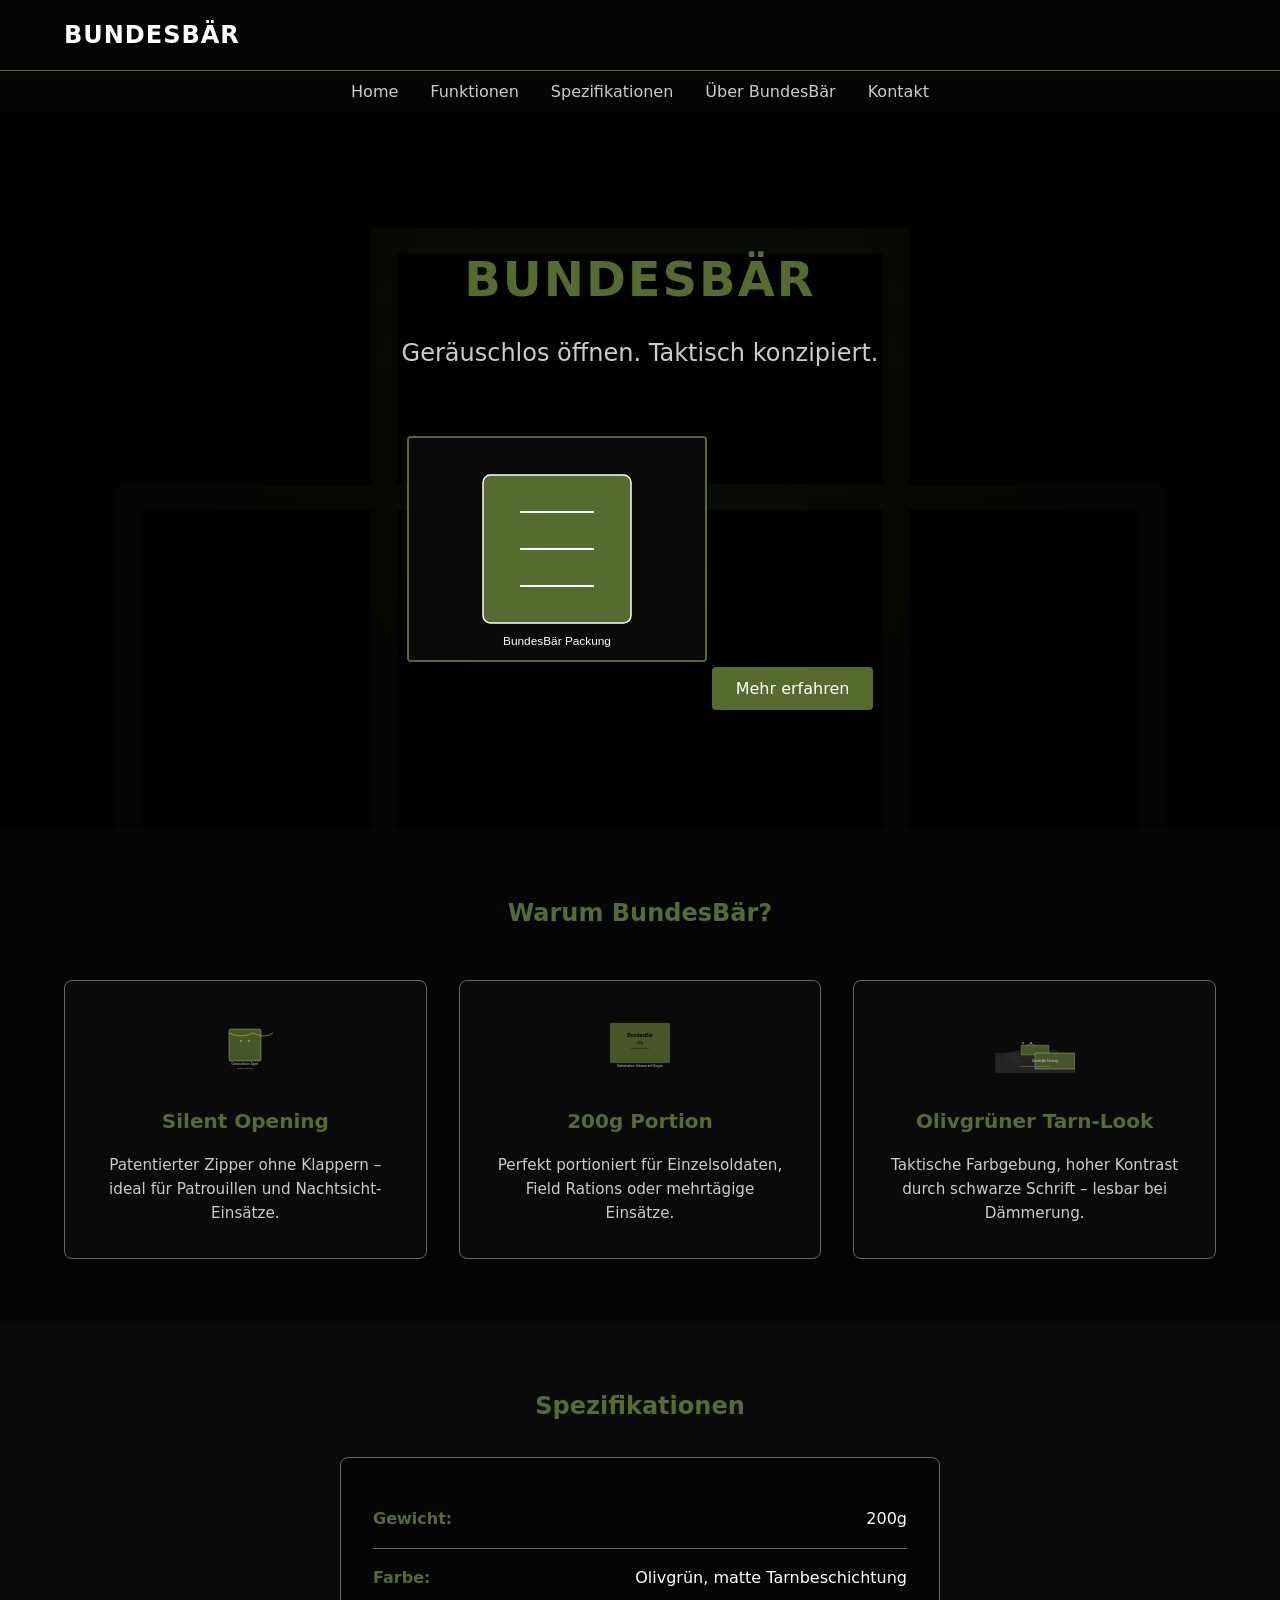
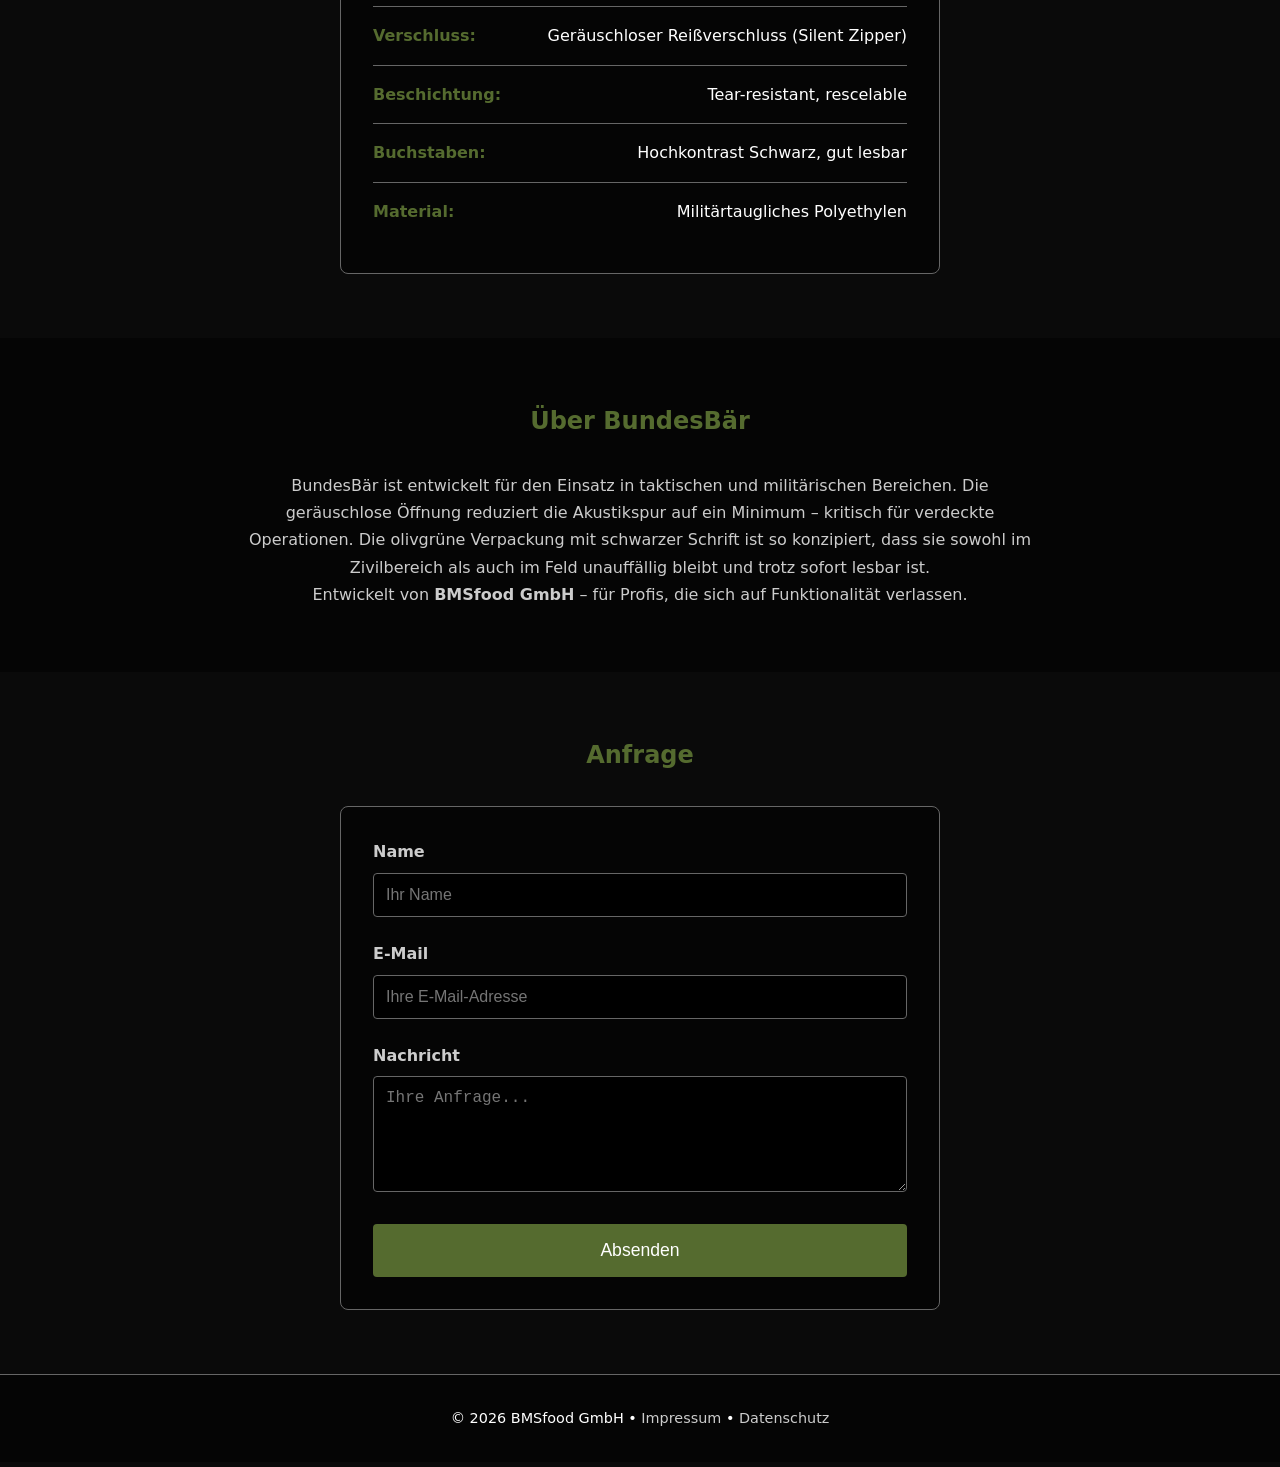
==== index.html @ 8d8e0e95 "Add BundesBär Produktpräsentation: index.html, style.css, contact.php, impressum, datenschutz, favic" ====
<!DOCTYPE html>
<html lang="de">
<head>
<meta charset="UTF-8">
<meta name="viewport" content="width=device-width, initial-scale=1.0">
<title>BundesBär – Geräuschlos. Taktisch. Bereit.</title>
<meta name="description" content="BundesBär: Das Gummibärchenpaket mit geräuschlosem Öffnen für militärische Einsätze, Prepper und Outdoor-Profis.">
<link rel="stylesheet" href="style.css">
</head>
<body>
<header>
  <div class="container nav">
    <a href="#" class="logo">BundesBär</a>
    <button id="navToggle" aria-label="Navigation">&#9776;</button>
  </div>
</header>

<nav id="mainNav">
  <ul>
    <li><a href="#hero">Home</a></li>
    <li><a href="#features">Funktionen</a></li>
    <li><a href="#specs">Spezifikationen</a></li>
    <li><a href="#about">Über BundesBär</a></li>
    <li><a href="#contact">Kontakt</a></li>
  </ul>
</nav>

<section id="hero" class="hero">
  <div class="container hero-content">
    <h1>BundesBär</h1>
    <p class="tagline">Geräuschlos öffnen. Taktisch konzipiert.</p>
    <img src="images/placeholder-1.svg" alt="BundesBär Packung – Olgrün, taktisches Design, geräuschloses Verschluss-System" class="hero-img">
    <a href="#features" class="btn">Mehr erfahren</a>
  </div>
</section>

<section id="features" class="features">
  <div class="container">
    <h2>Warum BundesBär?</h2>
    <div class="feature-grid">
      <article class="feature-card">
        <img src="images/placeholder-2.svg" alt="Geräuschloser Zipper" class="feature-img">
        <h3>Silent Opening</h3>
        <p>Patentierter Zipper ohne Klappern – ideal für Patrouillen und Nachtsicht-Einsätze.</p>
      </article>
      <article class="feature-card">
        <img src="images/placeholder-3.svg" alt="200g Packung" class="feature-img">
        <h3>200g Portion</h3>
        <p>Perfekt portioniert für Einzelsoldaten, Field Rations oder mehrtägige Einsätze.</p>
      </article>
      <article class="feature-card">
        <img src="images/placeholder-4.svg" alt="Olivgrüne Taktik-Packung" class="feature-img">
        <h3>Olivgrüner Tarn-Look</h3>
        <p>Taktische Farbgebung, hoher Kontrast durch schwarze Schrift – lesbar bei Dämmerung.</p>
      </article>
    </div>
  </div>
</section>

<section id="specs" class="specs">
  <div class="container">
    <h2>Spezifikationen</h2>
    <ul class="spec-list">
      <li><strong>Gewicht:</strong> 200g</li>
      <li><strong>Farbe:</strong> Olivgrün, matte Tarnbeschichtung</li>
      <li><strong>Verschluss:</strong> Geräuschloser Reißverschluss (Silent Zipper)</li>
      <li><strong>Beschichtung:</strong> Tear-resistant, rescelable</li>
      <li><strong>Buchstaben:</strong> Hochkontrast Schwarz, gut lesbar</li>
      <li><strong>Material:</strong> Militärtaugliches Polyethylen</li>
    </ul>
  </div>
</section>

<section id="about" class="about">
  <div class="container">
    <h2>Über BundesBär</h2>
    <p>BundesBär ist entwickelt für den Einsatz in taktischen und militärischen Bereichen. Die geräuschlose Öffnung reduziert die Akustikspur auf ein Minimum – kritisch für verdeckte Operationen. Die olivgrüne Verpackung mit schwarzer Schrift ist so konzipiert, dass sie sowohl im Zivilbereich als auch im Feld unauffällig bleibt und trotz sofort lesbar ist.</p>
    <p>Entwickelt von <strong>BMSfood GmbH</strong> – für Profis, die sich auf Funktionalität verlassen.</p>
  </div>
</section>

<section id="contact" class="contact">
  <div class="container">
    <h2>Anfrage</h2>
    <form action="contact.php" method="POST" class="contact-form">
      <label for="name">Name</label>
      <input type="text" id="name" name="name" required placeholder="Ihr Name">

      <label for="email">E-Mail</label>
      <input type="email" id="email" name="email" required placeholder="Ihre E-Mail-Adresse">

      <label for="message">Nachricht</label>
      <textarea id="message" name="message" required rows="5" placeholder="Ihre Anfrage..."></textarea>

      <button type="submit" class="btn">Absenden</button>
    </form>
    <p id="formSuccess" style="display:none; color:#4caf50; margin-top:1em;">Vielen Dank! Ihre Nachricht wurde gesendet.</p>
  </div>
</section>

<footer>
  <div class="container">
    <p>&copy; 2026 BMSfood GmbH &bull; <a href="impressum.html">Impressum</a> &bull; <a href="datenschutz.html">Datenschutz</a></p>
  </div>
</footer>

<script>
  (function() {
    var hash = window.location.hash;
    if (hash.includes('sent=1')) {
      var successEl = document.getElementById('formSuccess');
      if (successEl) {
        successEl.style.display = 'block';
      }
      history.replaceState('', document.title, window.location.pathname);
    }
    var navToggle = document.getElementById('navToggle');
    var mainNav = document.getElementById('mainNav');
    if (navToggle && mainNav) {
      navToggle.addEventListener('click', function() {
        mainNav.classList.toggle('active');
      });
    }
  })();
</script>
</body>
</html>
---- style.css ----
/* BundesBär Design System */
:root {
  --primary-olive: #556B2F;
  --dark-bg: #0A0A0A;
  --darker-bg: #050505;
  --black-text: #000000;
  --white-text: #FFFFFF;
  --light-text: #CCCCCC;
  --gray: #666666;
}

/* Base reset */
* {
  margin: 0;
  padding: 0;
  box-sizing: border-box;
}

html {
  scroll-behavior: smooth;
}

body {
  font-family: system-ui, sans-serif;
  background-color: var(--dark-bg);
  color: var(--white-text);
  line-height: 1.6;
}

a {
  color: var(--primary-olive);
  text-decoration: none;
}

a:hover {
  text-decoration: underline;
}

/* Layout */
.container {
  width: 90%;
  max-width: 1200px;
  margin: 0 auto;
}

section {
  padding: 4rem 0;
}

h1, h2, h3 {
  margin-bottom: 1rem;
  color: var(--primary-olive);
}

/* Header & Navigation */
header {
  background-color: var(--darker-bg);
  border-bottom: 1px solid var(--primary-olive);
  padding: 1rem 0;
  position: sticky;
  top: 0;
  z-index: 1000;
}

.nav {
  display: flex;
  justify-content: space-between;
  align-items: center;
}

.logo {
  font-weight: bold;
  font-size: 1.5rem;
  color: var(--white-text);
  text-transform: uppercase;
  letter-spacing: 1px;
}

#navToggle {
  background: none;
  border: none;
  color: var(--white-text);
  font-size: 1.5rem;
  cursor: pointer;
  display: none;
}

/* Main Nav */
#mainNav {
  background-color: var(--darker-bg);
}

#mainNav ul {
  display: flex;
  list-style: none;
  justify-content: center;
  gap: 2rem;
}

#mainNav li {
  position: relative;
}

#mainNav a {
  color: var(--light-text);
  font-weight: 500;
  padding: 0.5rem 0;
  display: block;
}

#mainNav a:hover {
  color: var(--primary-olive);
}

#mainNav a.active {
  color: var(--primary-olive);
  border-bottom: 2px solid var(--primary-olive);
}

/* Hero Section */
.hero {
  background: linear-gradient(rgba(0,0,0,0.8), rgba(0,0,0,0.9)), url('data:image/svg+xml;utf8,<svg xmlns="http://www.w3.org/2000/svg" width="100" height="100" viewBox="0 0 100 100"><rect width="100" height="100" fill="%230A0A0A"/><path d="M10,30 L90,30 L90,70 L10,70 Z" fill="none" stroke="%23556B2F" stroke-width="2"/><path d="M30,10 L70,10 L70,90 L30,90 Z" fill="none" stroke="%23556B2F" stroke-width="2"/></svg>');
  background-size: cover;
  text-align: center;
  padding: 8rem 0;
  position: relative;
}

.hero::before {
  content: '';
  position: absolute;
  top: 0;
  left: 0;
  right: 0;
  bottom: 0;
  background: radial-gradient(circle at center, rgba(0,0,0,0.3) 0%, rgba(0,0,0,0.7) 70%);
}

.hero-content {
  position: relative;
  z-index: 2;
}

.hero h1 {
  font-size: 3rem;
  margin-bottom: 1rem;
  text-transform: uppercase;
  letter-spacing: 2px;
}

.tagline {
  font-size: 1.5rem;
  color: var(--light-text);
  margin-bottom: 2rem;
  max-width: 600px;
  margin-left: auto;
  margin-right: auto;
}

.hero-img {
  max-width: 300px;
  height: auto;
  margin: 2rem auto;
  border: 2px solid var(--primary-olive);
  border-radius: 4px;
}

.btn {
  background-color: var(--primary-olive);
  color: var(--white-text);
  border: none;
  padding: 0.75rem 1.5rem;
  font-size: 1rem;
  cursor: pointer;
  border-radius: 4px;
  transition: background-color 0.3s;
}

.btn:hover {
  background-color: #4a5d26;
}

/* Features Section */
.features {
  background-color: var(--darker-bg);
}

.features h2 {
  text-align: center;
  margin-bottom: 3rem;
}

.feature-grid {
  display: grid;
  grid-template-columns: repeat(auto-fit, minmax(280px, 1fr));
  gap: 2rem;
}

.feature-card {
  background-color: var(--dark-bg);
  border: 1px solid var(--gray);
  border-radius: 8px;
  padding: 2rem;
  text-align: center;
  transition: transform 0.2s, box-shadow 0.2s;
}

.feature-card:hover {
  transform: translateY(-5px);
  box-shadow: 0 10px 20px rgba(0,0,0,0.3);
  border-color: var(--primary-olive);
}

.feature-img {
  max-width: 80px;
  height: auto;
  margin: 0 auto 1.5rem;
  opacity: 0.8;
}

.feature-card h3 {
  color: var(--primary-olive);
  margin-bottom: 1rem;
  font-size: 1.25rem;
}

.feature-card p {
  color: var(--light-text);
  font-size: 0.95rem;
}

/* Specs Section */
.specs {
  background-color: var(--dark-bg);
}

.specs h2 {
  text-align: center;
  margin-bottom: 2rem;
}

.spec-list {
  max-width: 600px;
  margin: 0 auto;
  background-color: var(--darker-bg);
  padding: 2rem;
  border-radius: 8px;
  border: 1px solid var(--gray);
}

.spec-list li {
  padding: 1rem 0;
  border-bottom: 1px solid var(--gray);
  display: flex;
  justify-content: space-between;
  align-items: center;
}

.spec-list li:last-child {
  border-bottom: none;
}

.spec-list strong {
  color: var(--primary-olive);
}

/* About Section */
.about {
  background-color: var(--darker-bg);
}

.about h2 {
  text-align: center;
  margin-bottom: 2rem;
}

.about p {
  max-width: 800px;
  margin: 0 auto;
  text-align: center;
  color: var(--light-text);
  line-height: 1.7;
}

/* Contact Section */
.contact {
  background-color: var(--dark-bg);
}

.contact h2 {
  text-align: center;
  margin-bottom: 2rem;
}

.contact-form {
  max-width: 600px;
  margin: 0 auto;
  background-color: var(--darker-bg);
  padding: 2rem;
  border-radius: 8px;
  border: 1px solid var(--gray);
}

.contact-form label {
  display: block;
  margin-bottom: 0.5rem;
  font-weight: bold;
  color: var(--light-text);
}

.contact-form input,
.contact-form textarea {
  width: 100%;
  padding: 0.75rem;
  margin-bottom: 1.5rem;
  background-color: var(--black-text);
  border: 1px solid var(--gray);
  border-radius: 4px;
  color: var(--white-text);
  font-size: 1rem;
}

.contact-form input:focus,
.contact-form textarea:focus {
  outline: none;
  border-color: var(--primary-olive);
  box-shadow: 0 0 0 2px rgba(85, 107, 47, 0.3);
}

.contact-form .btn {
  width: 100%;
  padding: 1rem;
  font-size: 1.1rem;
}

/* Footer */
footer {
  background-color: var(--darker-bg);
  text-align: center;
  padding: 2rem 0;
  border-top: 1px solid var(--gray);
  font-size: 0.9rem;
}

footer a {
  color: var(--light-text);
}

footer a:hover {
  color: var(--primary-olive);
}

/* Responsive */
@media (max-width: 768px) {
  #navToggle {
    display: block;
  }
  
  #mainNav {
    position: absolute;
    top: 100%;
    left: 0;
    right: 0;
    background-color: var(--darker-bg);
    display: none;
    flex-direction: column;
  }
  
  #mainNav.active {
    display: flex;
  }
  
  #mainNav ul {
    flex-direction: column;
    align-items: center;
    gap: 1rem;
    padding: 1rem 0;
  }
  
  .hero h1 {
    font-size: 2.2rem;
  }
  
  .tagline {
    font-size: 1.2rem;
  }
  
  section {
    padding: 2rem 0;
  }
  
  .feature-grid {
    grid-template-columns: 1fr;
  }
}

/* Print styles */
@media print {
  body {
    background: white;
    color: black;
  }
  
  .hero, .btn, #navToggle {
    display: none;
  }
  
  a {
    color: black;
    text-decoration: underline;
  }
}
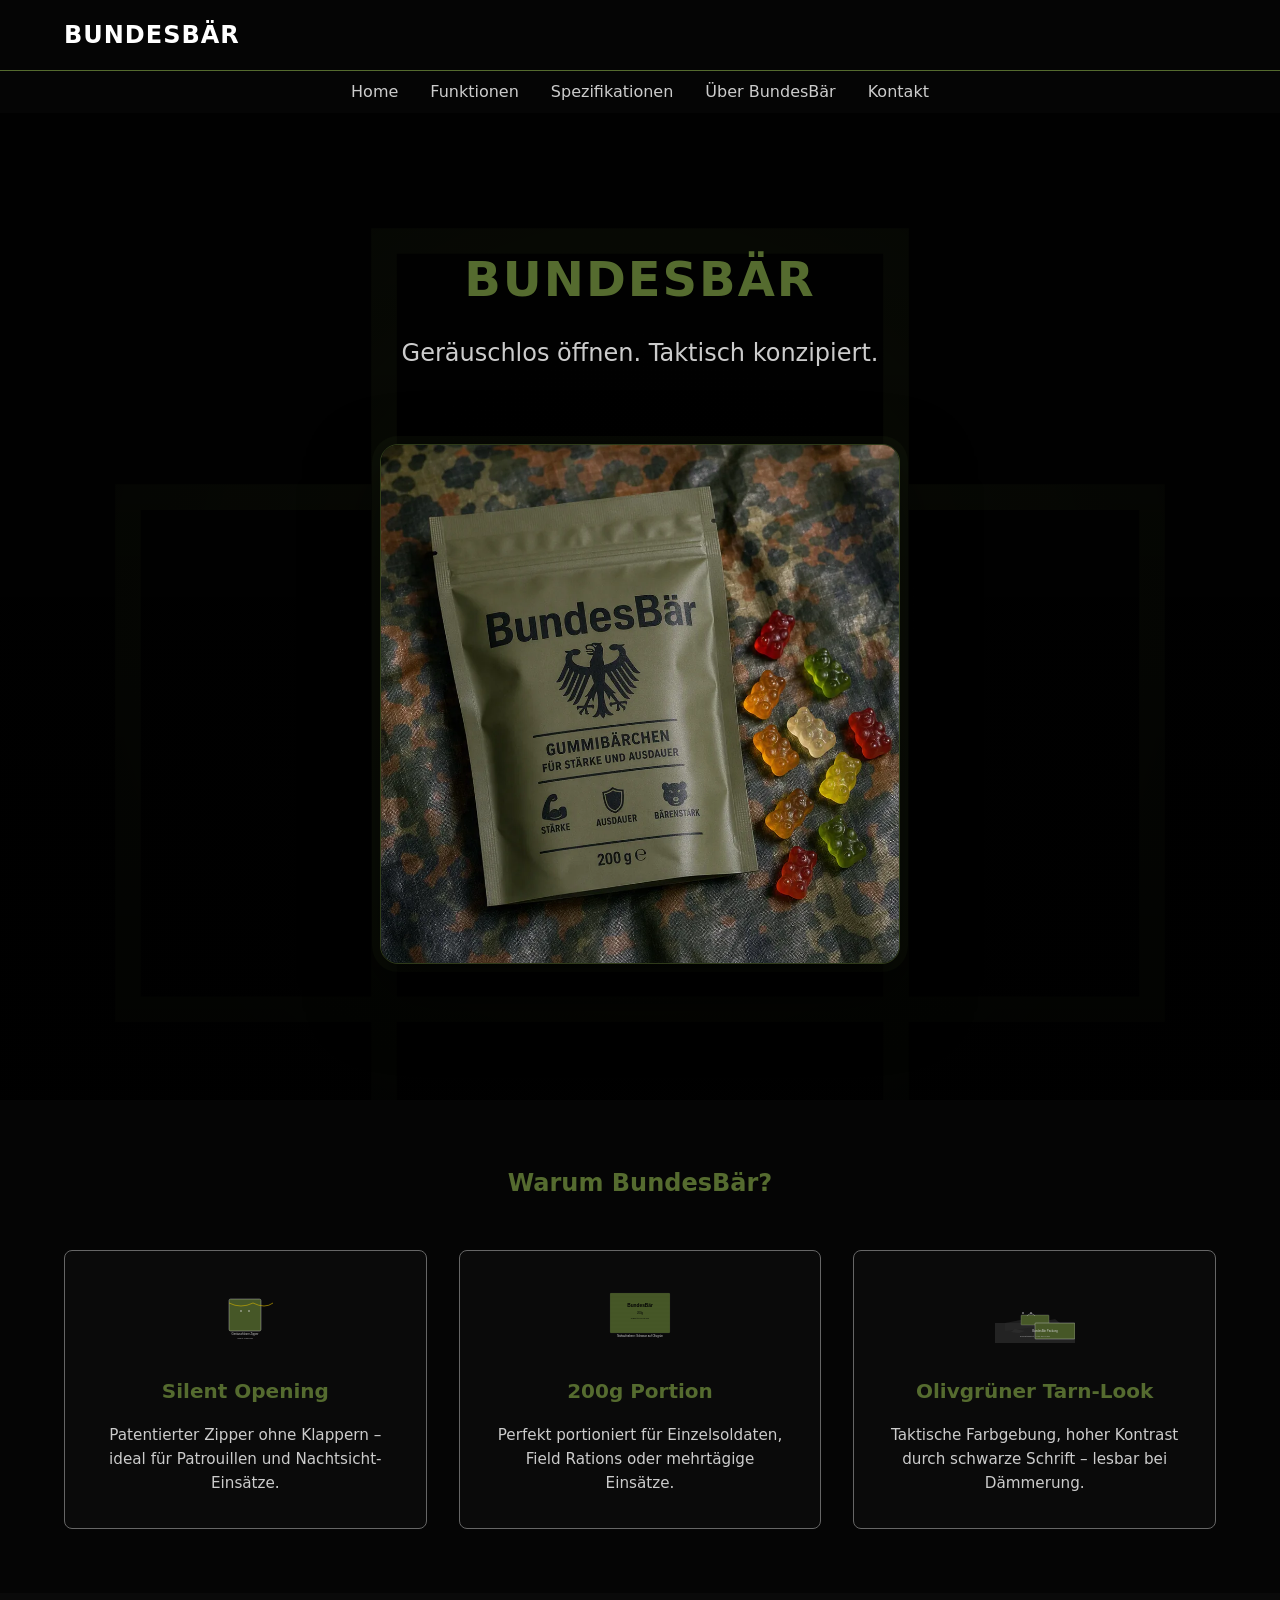
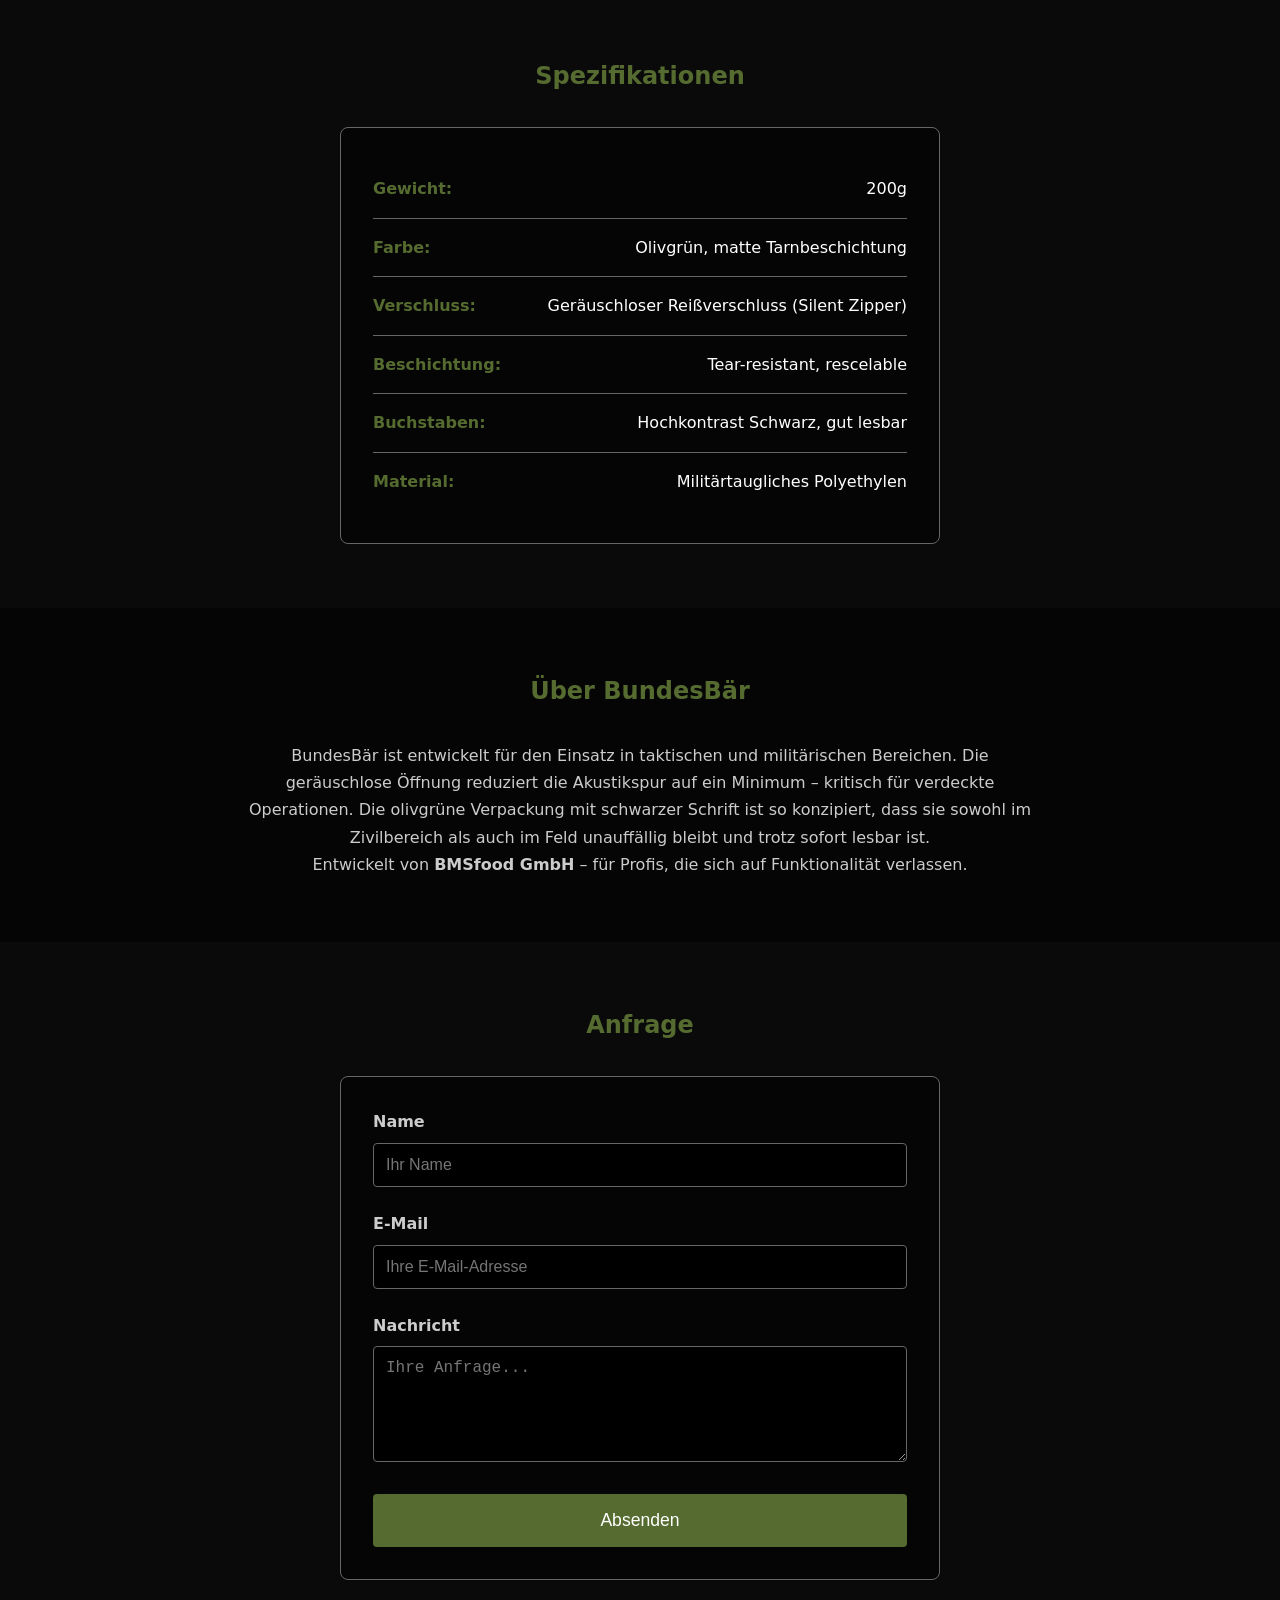
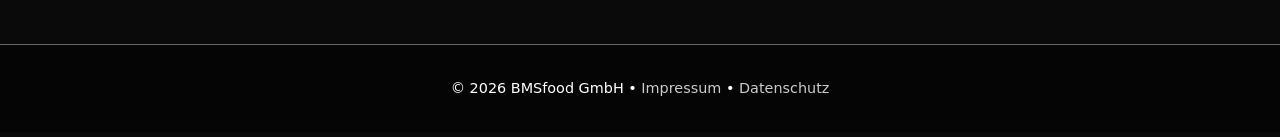
==== commit 8adfff61: "Show real product image in hero with click-to-zoom lightbox - Replace placeholder-1.svg with the Bun" ====
--- a/index.html
+++ b/index.html
@@ -29,8 +29,16 @@
   <div class="container hero-content">
     <h1>BundesBär</h1>
     <p class="tagline">Geräuschlos öffnen. Taktisch konzipiert.</p>
-    <img src="images/placeholder-1.svg" alt="BundesBär Packung – Olgrün, taktisches Design, geräuschloses Verschluss-System" class="hero-img">
-    <a href="#features" class="btn">Mehr erfahren</a>
+    <button type="button" class="hero-figure" id="heroFigure" aria-label="Produktbild vergrößern">
+      <picture>
+        <source srcset="images/BundesBaer.webp" type="image/webp">
+        <img src="images/BundesBaer.jpg" alt="BundesBär Packung – Olgrün, taktisches Design, geräuschloses Verschluss-System" class="hero-img" width="600" height="600">
+      </picture>
+      <span class="zoom-hint" aria-hidden="true">
+        <svg viewBox="0 0 24 24" width="18" height="18" focusable="false" aria-hidden="true"><path d="M11 4a7 7 0 1 0 0 14 7 7 0 0 0 0-14zm0 2a5 5 0 1 1 0 10 5 5 0 0 1 0-10zm5.6.4 1.4-1.4 4.2 4.2-1.4 1.4-4.2-4.2z" fill="currentColor"/></svg>
+        Klick zum Vergrößern
+      </span>
+    </button>
   </div>
 </section>
 
@@ -104,6 +112,11 @@
   </div>
 </footer>
 
+<div class="lightbox" id="lightbox" role="dialog" aria-modal="true" aria-label="Produktbild in Großansicht" hidden>
+  <button type="button" class="lightbox-close" id="lightboxClose" aria-label="Ansicht schließen">&times;</button>
+  <img src="images/BundesBaer.webp" alt="BundesBär Packung – Großansicht" id="lightboxImg" width="1000" height="1000">
+</div>
+
 <script>
   (function() {
     var hash = window.location.hash;
@@ -121,6 +134,49 @@
         mainNav.classList.toggle('active');
       });
     }
+    var heroFigure = document.getElementById('heroFigure');
+    var lightbox = document.getElementById('lightbox');
+    var lightboxImg = document.getElementById('lightboxImg');
+    var lightboxClose = document.getElementById('lightboxClose');
+    var lastFocused = null;
+
+    function openLightbox() {
+      lastFocused = document.activeElement;
+      lightboxImg.src = heroFigure.querySelector('img').currentSrc || heroFigure.querySelector('img').src;
+      lightbox.hidden = false;
+      document.body.classList.add('no-scroll');
+      lightboxClose.focus();
+    }
+
+    function closeLightbox() {
+      lightbox.hidden = true;
+      document.body.classList.remove('no-scroll');
+      if (lastFocused) {
+        lastFocused.focus();
+      }
+    }
+
+    if (heroFigure && lightbox) {
+      heroFigure.addEventListener('click', openLightbox);
+      lightboxClose.addEventListener('click', closeLightbox);
+      lightbox.addEventListener('click', function(event) {
+        if (event.target === lightbox) {
+          closeLightbox();
+        }
+      });
+      document.addEventListener('keydown', function(event) {
+        if (lightbox.hidden) {
+          return;
+        }
+        if (event.key === 'Escape' || event.key === 'Esc') {
+          closeLightbox();
+        }
+        if (event.key === 'Tab') {
+          event.preventDefault();
+          lightboxClose.focus();
+        }
+      });
+    }
   })();
 </script>
 </body>
--- a/style.css
+++ b/style.css
@@ -157,12 +157,130 @@
   margin-right: auto;
 }
 
+.hero-figure {
+  display: inline-block;
+  position: relative;
+  margin: 2.5rem auto 0;
+  padding: 0;
+  border: none;
+  background: none;
+  cursor: zoom-in;
+  border-radius: 18px;
+  line-height: 0;
+  transition: transform 0.35s cubic-bezier(0.2, 0.8, 0.2, 1);
+}
+
+.hero-figure:hover,
+.hero-figure:focus-visible {
+  transform: translateY(-6px) scale(1.02);
+}
+
 .hero-img {
-  max-width: 300px;
+  display: block;
+  width: min(520px, 82vw);
   height: auto;
-  margin: 2rem auto;
-  border: 2px solid var(--primary-olive);
-  border-radius: 4px;
+  border-radius: 18px;
+  border: 1px solid rgba(85, 107, 47, 0.55);
+  box-shadow: 0 30px 70px rgba(0, 0, 0, 0.65), 0 0 0 8px rgba(85, 107, 47, 0.08);
+  transition: box-shadow 0.35s ease;
+}
+
+.hero-figure:hover .hero-img,
+.hero-figure:focus-visible .hero-img {
+  box-shadow: 0 40px 90px rgba(0, 0, 0, 0.75), 0 0 0 10px rgba(85, 107, 47, 0.16);
+}
+
+.zoom-hint {
+  position: absolute;
+  left: 50%;
+  bottom: 14px;
+  transform: translateX(-50%);
+  display: inline-flex;
+  align-items: center;
+  gap: 0.4rem;
+  padding: 0.35rem 0.8rem;
+  border-radius: 999px;
+  background-color: rgba(5, 5, 5, 0.72);
+  border: 1px solid rgba(85, 107, 47, 0.5);
+  color: var(--light-text);
+  font-size: 0.8rem;
+  line-height: 1.4;
+  white-space: nowrap;
+  backdrop-filter: blur(6px);
+  opacity: 0;
+  transition: opacity 0.3s ease;
+}
+
+.hero-figure:hover .zoom-hint,
+.hero-figure:focus-visible .zoom-hint {
+  opacity: 1;
+}
+
+body.no-scroll {
+  overflow: hidden;
+}
+
+.lightbox {
+  position: fixed;
+  inset: 0;
+  z-index: 2000;
+  display: flex;
+  align-items: center;
+  justify-content: center;
+  padding: 3rem 1.5rem;
+  background-color: rgba(3, 3, 3, 0.92);
+  backdrop-filter: blur(8px);
+  cursor: zoom-out;
+  animation: lightboxIn 0.25s ease;
+}
+
+.lightbox[hidden] {
+  display: none;
+}
+
+.lightbox img {
+  max-width: min(1000px, 92vw);
+  max-height: 88vh;
+  width: auto;
+  height: auto;
+  border-radius: 14px;
+  border: 1px solid rgba(85, 107, 47, 0.6);
+  box-shadow: 0 40px 120px rgba(0, 0, 0, 0.8);
+  animation: lightboxImgIn 0.3s cubic-bezier(0.2, 0.8, 0.2, 1);
+}
+
+.lightbox-close {
+  position: absolute;
+  top: 1.25rem;
+  right: 1.5rem;
+  width: 2.75rem;
+  height: 2.75rem;
+  display: flex;
+  align-items: center;
+  justify-content: center;
+  font-size: 1.8rem;
+  line-height: 1;
+  color: var(--white-text);
+  background-color: rgba(10, 10, 10, 0.8);
+  border: 1px solid var(--primary-olive);
+  border-radius: 50%;
+  cursor: pointer;
+  transition: background-color 0.25s, transform 0.25s;
+}
+
+.lightbox-close:hover {
+  background-color: var(--primary-olive);
+  transform: rotate(90deg);
+}
+
+@keyframes lightboxIn {
+  from { opacity: 0; }
+  to { opacity: 1; }
+}
+
+@keyframes lightboxImgIn {
+  from { opacity: 0; transform: scale(0.92); }
+  to { opacity: 1; transform: scale(1); }
 }
 
 .btn {
@@ -384,6 +502,15 @@
   .tagline {
     font-size: 1.2rem;
   }
+
+  .hero-img {
+    width: min(360px, 78vw);
+  }
+
+  .zoom-hint {
+    opacity: 1;
+    font-size: 0.72rem;
+  }
   
   section {
     padding: 2rem 0;
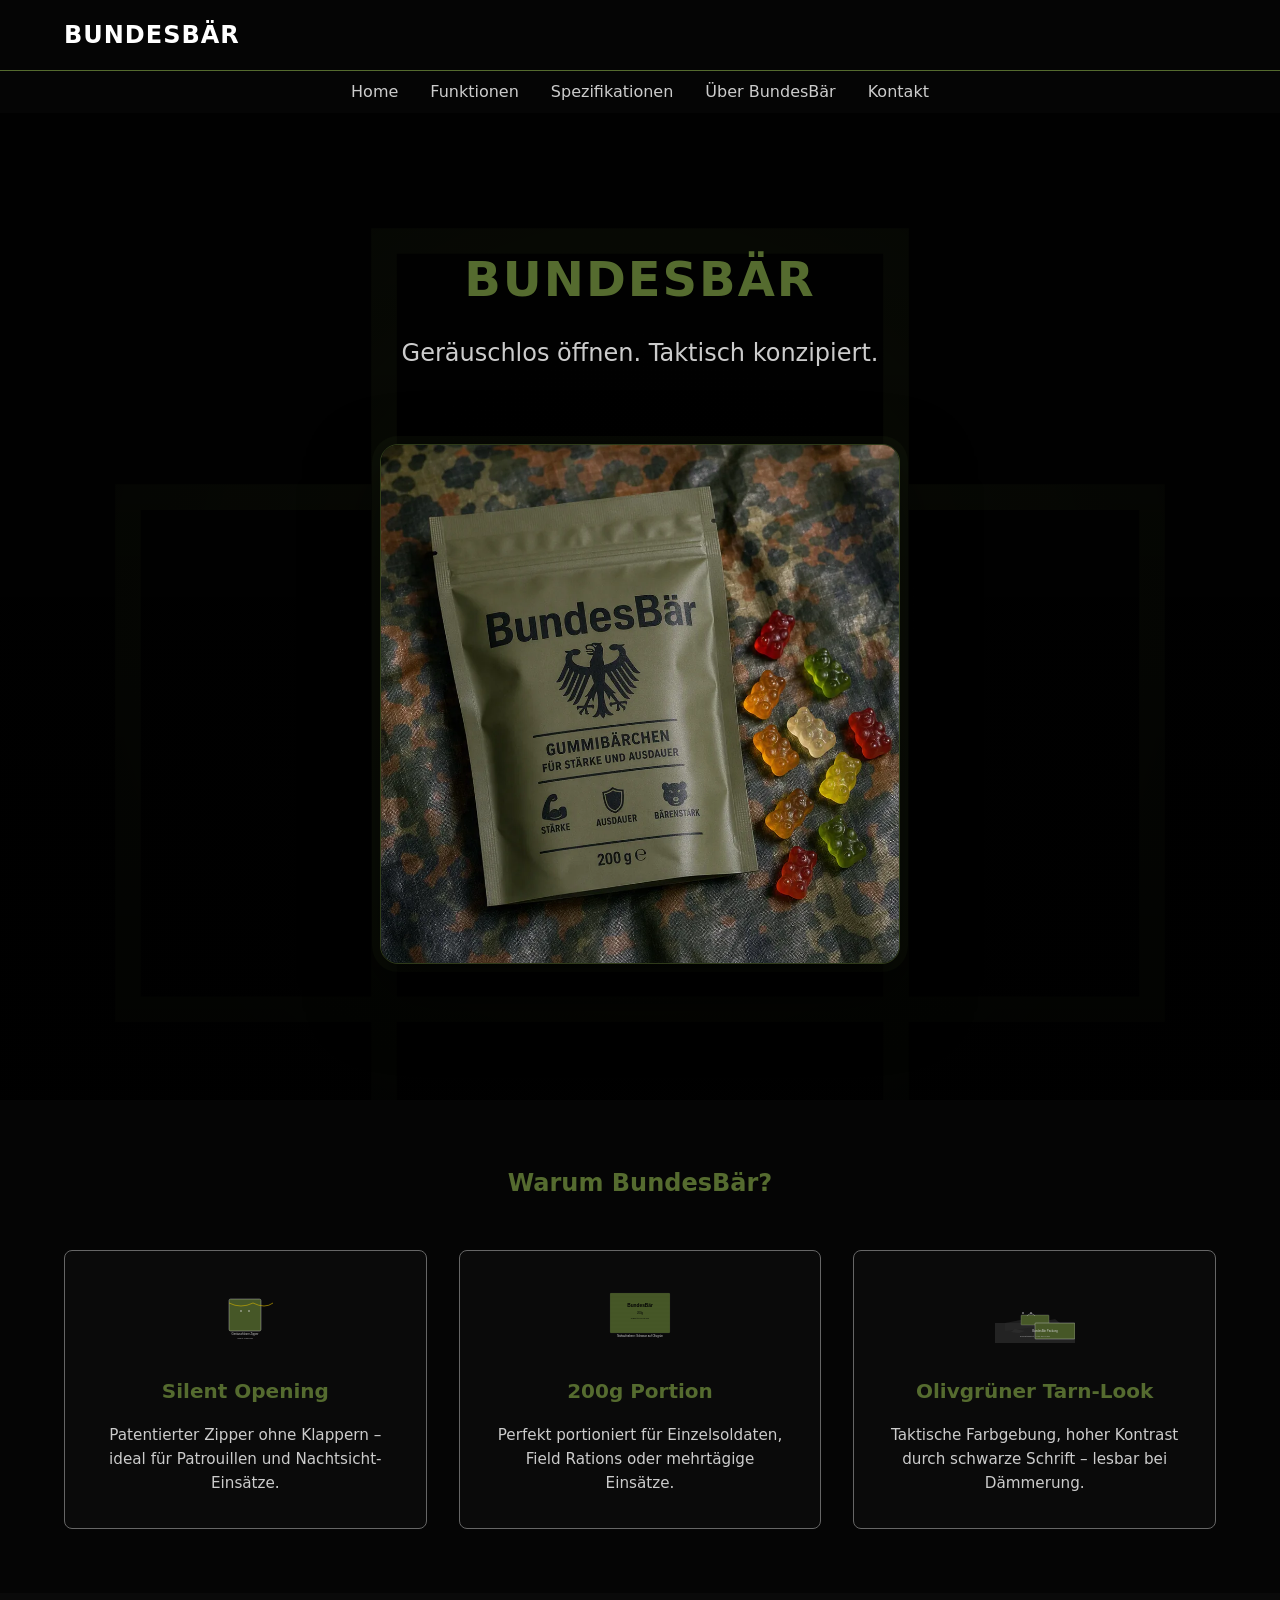
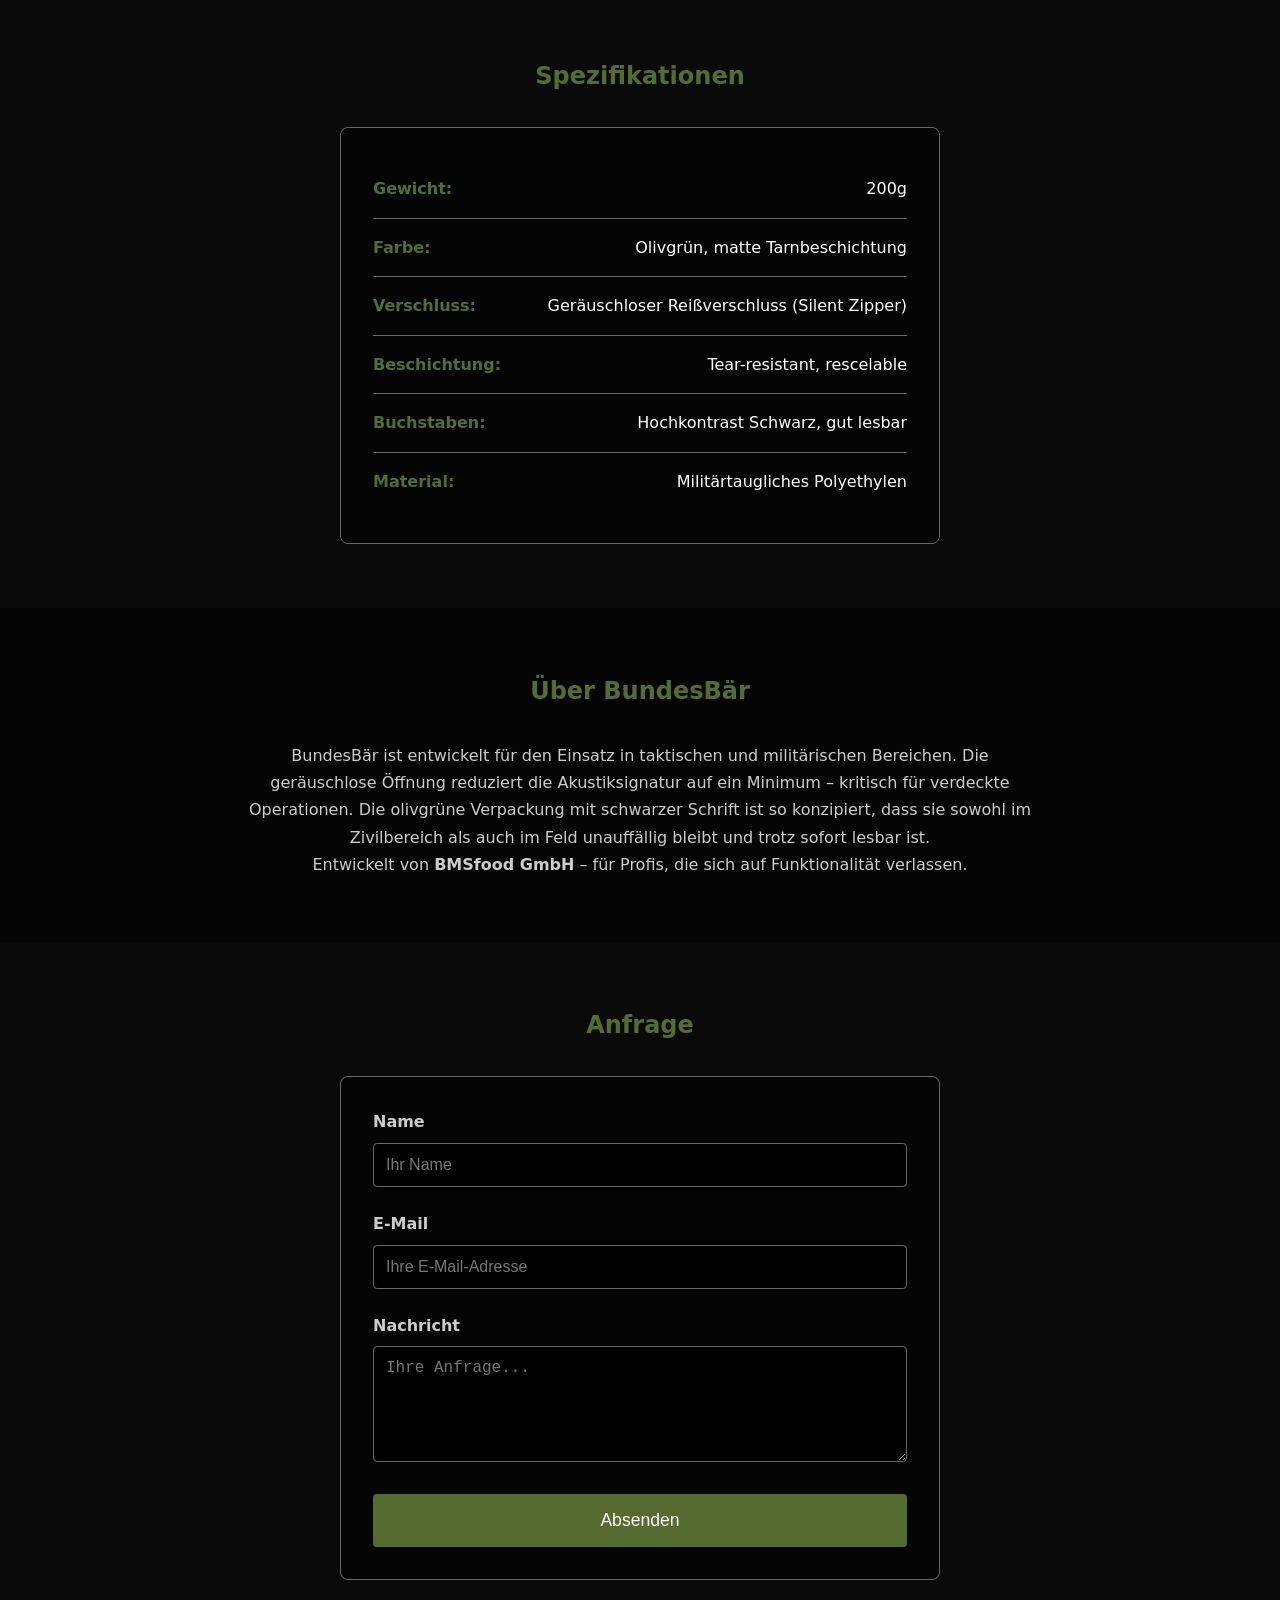
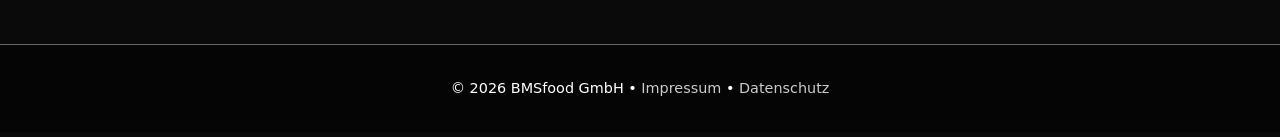
==== commit b9d7cfb3: "Fix typo in about section description" ====
--- a/index.html
+++ b/index.html
@@ -82,7 +82,7 @@
 <section id="about" class="about">
   <div class="container">
     <h2>Über BundesBär</h2>
-    <p>BundesBär ist entwickelt für den Einsatz in taktischen und militärischen Bereichen. Die geräuschlose Öffnung reduziert die Akustikspur auf ein Minimum – kritisch für verdeckte Operationen. Die olivgrüne Verpackung mit schwarzer Schrift ist so konzipiert, dass sie sowohl im Zivilbereich als auch im Feld unauffällig bleibt und trotz sofort lesbar ist.</p>
+    <p>BundesBär ist entwickelt für den Einsatz in taktischen und militärischen Bereichen. Die geräuschlose Öffnung reduziert die Akustiksignatur auf ein Minimum – kritisch für verdeckte Operationen. Die olivgrüne Verpackung mit schwarzer Schrift ist so konzipiert, dass sie sowohl im Zivilbereich als auch im Feld unauffällig bleibt und trotz sofort lesbar ist.</p>
     <p>Entwickelt von <strong>BMSfood GmbH</strong> – für Profis, die sich auf Funktionalität verlassen.</p>
   </div>
 </section>
@@ -180,4 +180,4 @@
   })();
 </script>
 </body>
-</html>+</html>
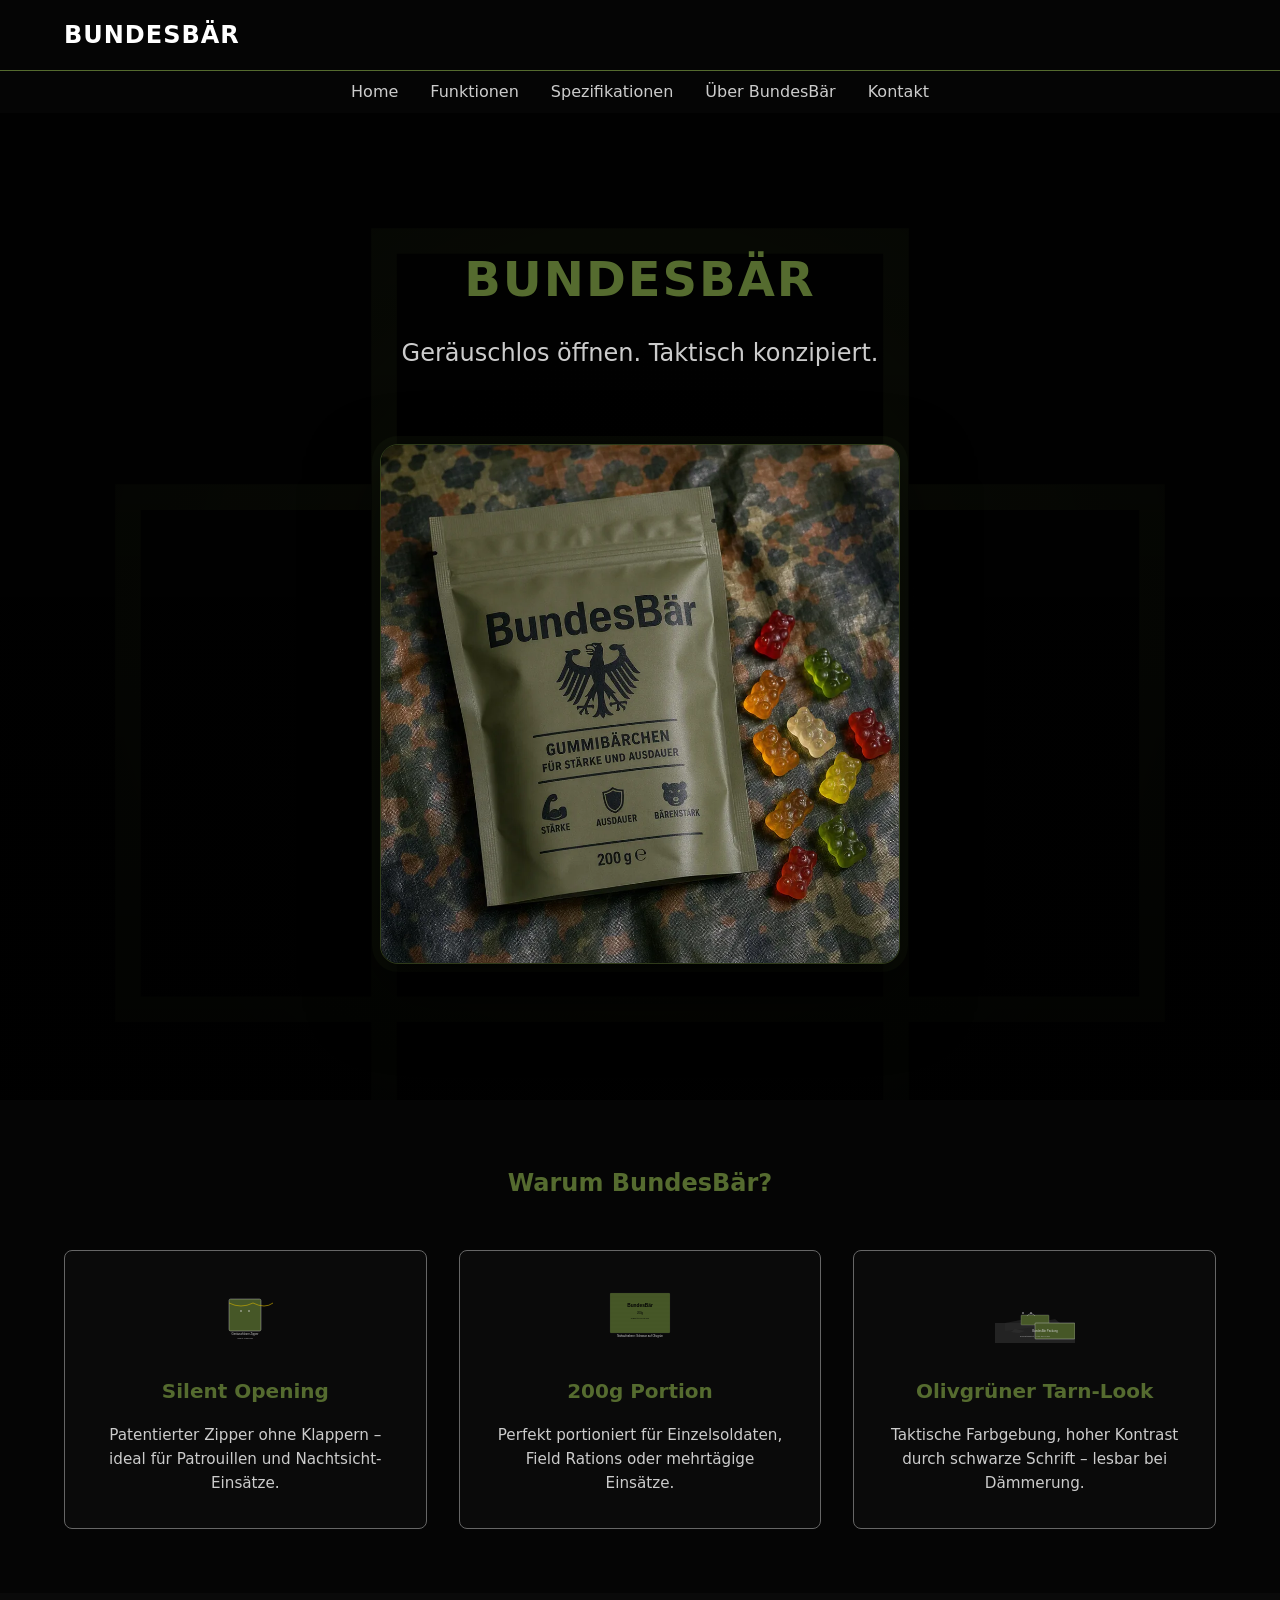
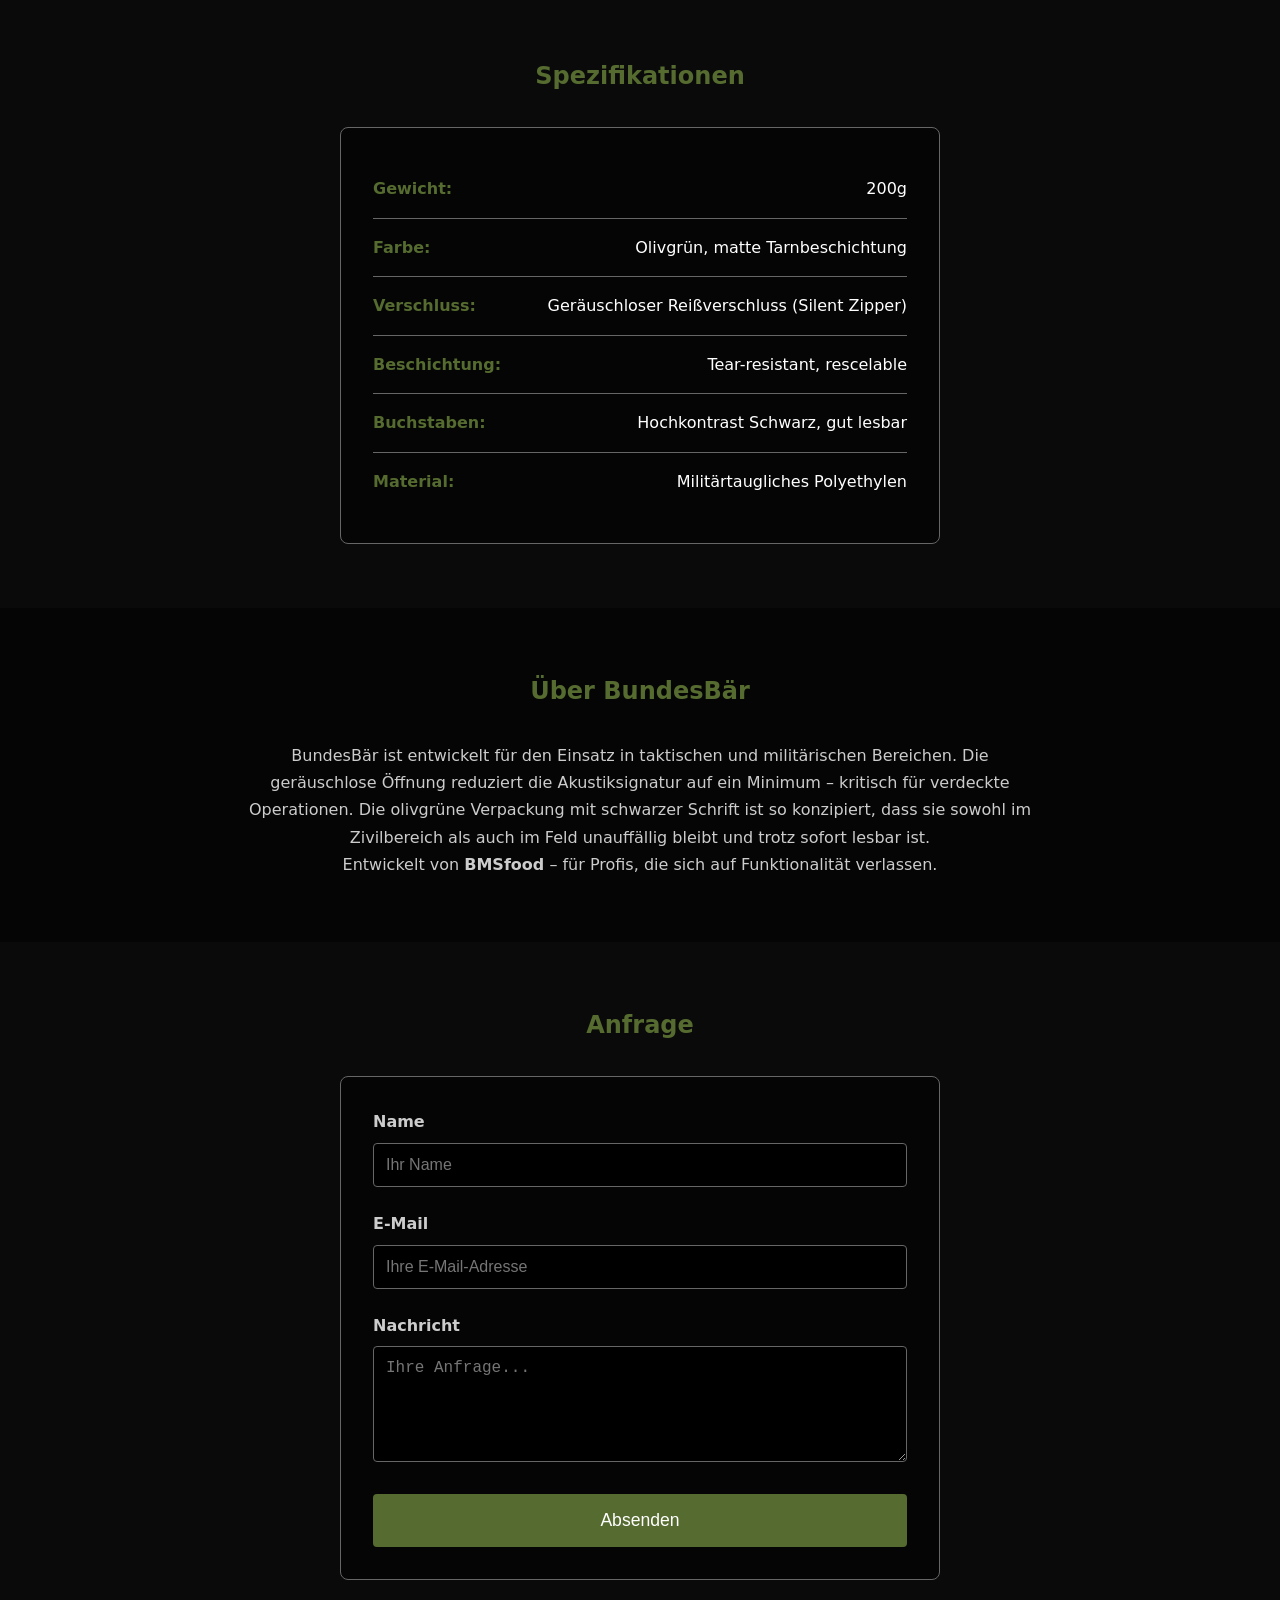
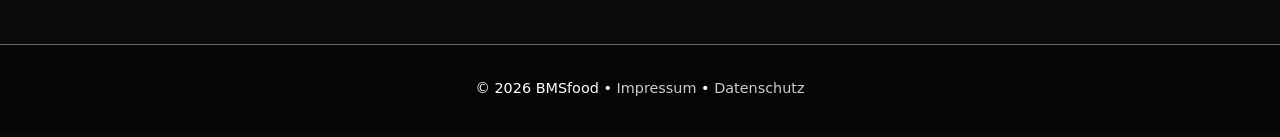
==== commit b3f05dcc: "Remove 'GmbH' from BMSfood references in HTML" ====
--- a/index.html
+++ b/index.html
@@ -83,7 +83,7 @@
   <div class="container">
     <h2>Über BundesBär</h2>
     <p>BundesBär ist entwickelt für den Einsatz in taktischen und militärischen Bereichen. Die geräuschlose Öffnung reduziert die Akustiksignatur auf ein Minimum – kritisch für verdeckte Operationen. Die olivgrüne Verpackung mit schwarzer Schrift ist so konzipiert, dass sie sowohl im Zivilbereich als auch im Feld unauffällig bleibt und trotz sofort lesbar ist.</p>
-    <p>Entwickelt von <strong>BMSfood GmbH</strong> – für Profis, die sich auf Funktionalität verlassen.</p>
+    <p>Entwickelt von <strong>BMSfood</strong> – für Profis, die sich auf Funktionalität verlassen.</p>
   </div>
 </section>
 
@@ -108,7 +108,7 @@
 
 <footer>
   <div class="container">
-    <p>&copy; 2026 BMSfood GmbH &bull; <a href="impressum.html">Impressum</a> &bull; <a href="datenschutz.html">Datenschutz</a></p>
+    <p>&copy; 2026 BMSfood &bull; <a href="impressum.html">Impressum</a> &bull; <a href="datenschutz.html">Datenschutz</a></p>
   </div>
 </footer>
 
